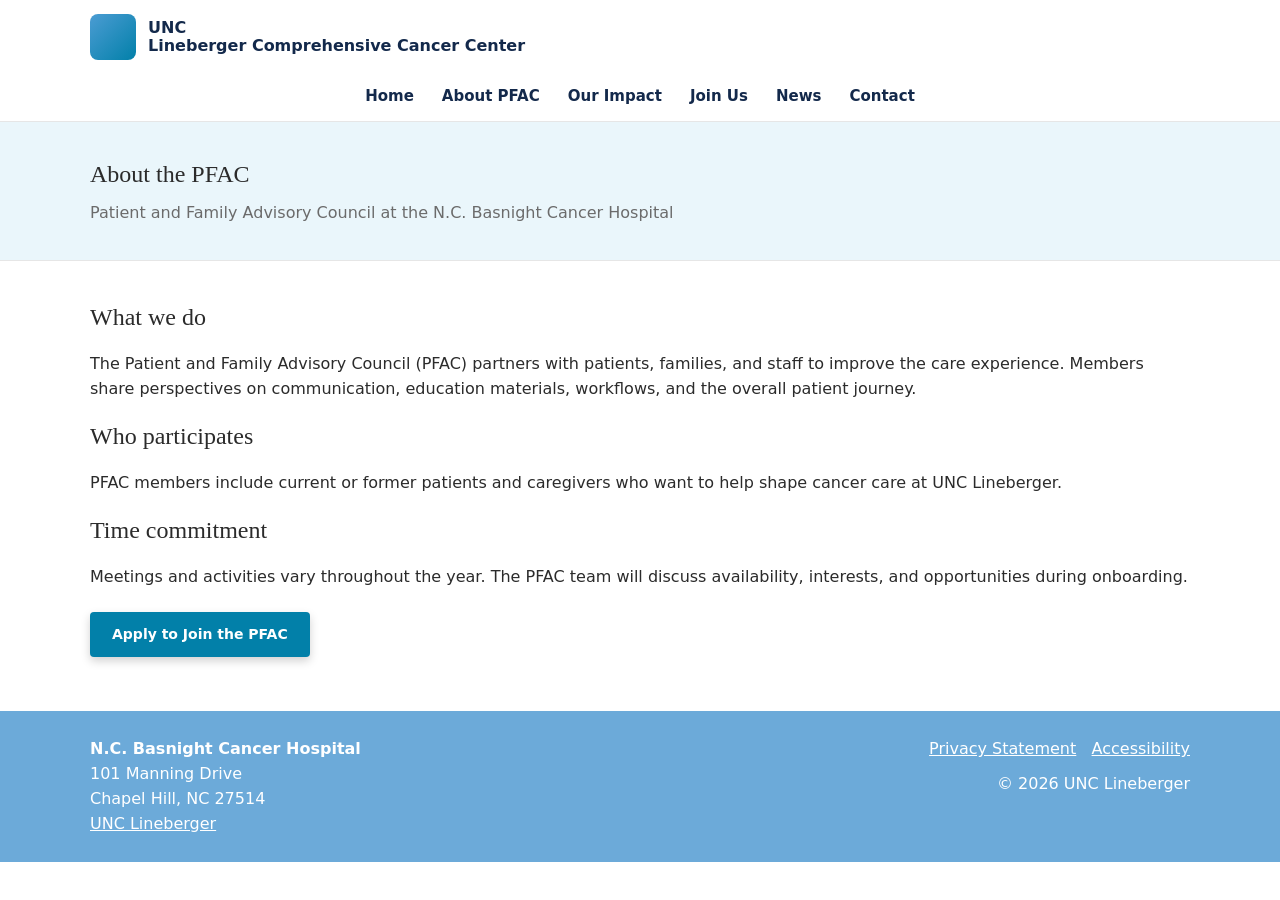
==== about.html @ 712aec74 "Add files via upload" ====
<!doctype html>
<html lang="en">
<head>
  <meta charset="utf-8" />
  <meta name="viewport" content="width=device-width, initial-scale=1" />
  <title>About PFAC | UNC Lineberger</title>
  <link rel="stylesheet" href="assets/css/styles.css" />
</head>
<body>
  <header class="header">
    <div class="container">
      <div class="header__top">
        <div class="brand" aria-label="UNC Lineberger Comprehensive Cancer Center">
          <div class="brand__mark" aria-hidden="true"></div>
          <div class="brand__text">
            <div>UNC</div>
            <div class="brand__sub">Lineberger Comprehensive Cancer Center</div>
          </div>
        </div>
      </div>
    </div>
    <div class="nav">
      <div class="container">
        <ul>
          <li><a href="index.html">Home</a></li>
          <li><a href="about.html">About PFAC</a></li>
          <li><a href="impact.html">Our Impact</a></li>
          <li><a href="join.html">Join Us</a></li>
          <li><a href="news.html">News</a></li>
          <li><a href="contact.html">Contact</a></li>
        </ul>
      </div>
    </div>
  </header>

  <main>
    <section class="subhero">
      <div class="container">
        <h1>About the PFAC</h1>
        <p style="margin:8px 0 0 0; color:var(--muted)">Patient and Family Advisory Council at the N.C. Basnight Cancer Hospital</p>
      </div>
    </section>

    <section class="subcontent">
      <div class="container">
        <h2>What we do</h2>
        <p>
          The Patient and Family Advisory Council (PFAC) partners with patients, families, and staff to improve the care experience.
          Members share perspectives on communication, education materials, workflows, and the overall patient journey.
        </p>

        <h2>Who participates</h2>
        <p>
          PFAC members include current or former patients and caregivers who want to help shape cancer care at UNC Lineberger.
        </p>

        <h2>Time commitment</h2>
        <p>
          Meetings and activities vary throughout the year. The PFAC team will discuss availability, interests, and opportunities during onboarding.
        </p>

        <p style="margin-top:22px">
          <a class="btn" href="join.html">Apply to Join the PFAC</a>
        </p>
      </div>
    </section>
  </main>

  <footer class="footer">
    <div class="container">
      <div class="footer__grid">
        <div>
          <strong>N.C. Basnight Cancer Hospital</strong><br/>
          101 Manning Drive<br/>
          Chapel Hill, NC 27514<br/>
          <a href="index.html">UNC Lineberger</a>
        </div>
        <div class="footer__right">
          <div>
            <a href="privacy.html">Privacy Statement</a>&nbsp;&nbsp;
            <a href="accessibility.html">Accessibility</a>
          </div>
          <div style="margin-top:10px">&copy; 2026 UNC Lineberger</div>
        </div>
      </div>
    </div>
  </footer>

  <script src="assets/js/nav.js"></script>
</body>
</html>
---- assets/css/styles.css ----
:root{
  --carolina-blue:#4B9CD3;
  --deep-cerulean:#0280A9;
  --brand-navy:#13294B;
  --text:#2b2b2b;
  --muted:#6b6b6b;
  --light:#EAF6FB;
  --white:#ffffff;
  --shadow:0 6px 18px rgba(0,0,0,.10);
}

*{box-sizing:border-box}
html,body{margin:0;padding:0}

body{
  font-family: system-ui, -apple-system, Segoe UI, Roboto, Arial, sans-serif;
  color:var(--text);
  line-height:1.55;
  background:var(--white);
}

h1,h2,h3{
  margin:0 0 .5rem 0;
  font-family: Georgia, 'Times New Roman', Times, serif;
  font-weight:500;
}

a{color:inherit;text-decoration:none}

.container{
  width:min(1100px, calc(100% - 40px));
  margin:0 auto;
}

/* Header */
.header{
  background:var(--white);
  border-bottom:1px solid #e6e6e6;
}
.header__top{
  display:flex;
  align-items:center;
  gap:18px;
  padding:14px 0;
}
.brand{
  display:flex;
  align-items:center;
  gap:12px;
}
.brand__mark{
  width:46px;
  height:46px;
  border-radius:8px;
  background:linear-gradient(135deg, var(--carolina-blue), var(--deep-cerulean));
}
.brand__text{
  font-weight:600;
  color:var(--brand-navy);
  line-height:1.1;
}
.brand__text small{display:block; font-weight:500; color:var(--muted)}

.header__rule{
  height:3px;
  background:var(--carolina-blue);
}

.nav{
  display:flex;
  justify-content:center;
  padding:10px 0 12px 0;
}
.nav ul{
  margin:0;
  padding:0;
  list-style:none;
  display:flex;
  gap:28px;
  flex-wrap:wrap;
  align-items:center;
  justify-content:center;
}
.nav a{
  color:var(--brand-navy);
  font-weight:600;
  font-size:15px;
  padding:6px 0;
  border-bottom:2px solid transparent;
}
.nav a.is-active{border-bottom-color:var(--carolina-blue)}
.nav a:hover{color:var(--deep-cerulean)}

/* Hero */
.btn{
  display:inline-block;
  background:var(--deep-cerulean);
  color:#fff;
  font-weight:700;
  font-size:14px;
  padding:12px 22px;
  border-radius:4px;
  box-shadow:0 4px 10px rgba(0,0,0,.18);
}
.btn:hover{background:var(--carolina-blue)}

.langbar{
  background:var(--light);
  text-align:center;
  padding:10px 0;
}
.langbar a{color:var(--deep-cerulean); text-decoration:underline; font-weight:700}

/* Sections */
.section{padding:42px 0}
.section--tight{padding:34px 0}
.section__center{text-align:center}
.section__lead{max-width:760px; margin:0 auto; color:var(--text)}
.section__link{color:var(--deep-cerulean); font-weight:700; text-decoration:underline}

/* Impact */
.impact-grid{
  margin-top:26px;
  display:grid;
  grid-template-columns:repeat(3, minmax(0, 1fr));
  gap:26px;
  align-items:start;
}
.impact-card{
  text-align:center;
}
.impact-card img{
  width:92px;
  height:92px;
  display:block;
  margin:0 auto 12px auto;
}
.impact-card a{display:inline-block}
.impact-card h4{margin:0; font-size:14px; font-weight:800; line-height:1.25}

/* Testimonial band */
.band{
  background:linear-gradient(180deg, #d9eef8, #eaf6fb);
}
.testimonial{
  display:flex;
  align-items:center;
  justify-content:space-between;
  gap:24px;
  padding:34px 0;
}
.testimonial__quote{
  flex:2;
  font-family: Georgia, 'Times New Roman', Times, serif;
  font-size:clamp(18px, 2.2vw, 24px);
  font-style:italic;
}
.testimonial__cite{
  margin-top:10px;
  font-family: system-ui, -apple-system, Segoe UI, Roboto, Arial, sans-serif;
  font-style:normal;
  font-weight:800;
  font-size:14px;
}
.testimonial__image{
  flex:1;
  display:flex;
  justify-content:flex-end;
}
.testimonial__image img{
  width:150px;
  height:110px;
  border-radius:10px;
  object-fit:cover;
  box-shadow:var(--shadow);
}

/* Join steps */
.steps{
  margin-top:22px;
  display:grid;
  grid-template-columns:repeat(3, minmax(0, 1fr));
  gap:18px;
}
.step{
  text-align:center;
}
.step__num{
  width:44px;
  height:44px;
  margin:0 auto 10px auto;
  border-radius:50%;
  background:var(--carolina-blue);
  color:#fff;
  display:flex;
  align-items:center;
  justify-content:center;
  font-weight:800;
}
.step h4{margin:0; font-family: system-ui, -apple-system, Segoe UI, Roboto, Arial, sans-serif; font-weight:800; font-size:15px}
.step p{margin:4px 0 0 0; color:var(--muted); font-size:13px}

/* Footer */
.footer{
  background:#6CAAD9;
  color:#fff;
}
.footer__grid{
  display:flex;
  justify-content:space-between;
  gap:20px;
  padding:26px 0;
  flex-wrap:wrap;
}
.footer a{color:#fff; text-decoration:underline}
.footer__right{text-align:right}

/* Subpage */
.subhero{
  background:var(--light);
  padding:34px 0;
  border-bottom:1px solid #e6e6e6;
}
.subcontent{padding:38px 0; min-height:360px}

/* Responsive */
@media (max-width: 900px){
  .impact-grid{grid-template-columns:1fr;}
  .steps{grid-template-columns:1fr;}
  .testimonial{flex-direction:column; text-align:center;}
  .testimonial__image{justify-content:center;}
  .footer__right{text-align:left;}
  }


.hero{
  position:relative;
  width:100%;
  background:#000;
}


.hero__img{
  width:100%;
  height:auto;
  display:block;
}


.hero__overlay{
  position:absolute;
  inset:0;
  background:linear-gradient(rgba(0,0,0,0.25), rgba(0,0,0,0.35));
}


.hero__content{
  position:absolute;
  inset:0;
  display:flex;
  flex-direction:column;
  justify-content:center;
  align-items:center;
  text-align:center;
  color:#fff;
  padding:0 20px;
}


.hero__content h1{
  font-family: Georgia, 'Times New Roman', serif;
  font-size:clamp(34px, 4.2vw, 56px);
  margin:0 0 10px 0;
  color:#fff;
  text-shadow:0 2px 12px rgba(0,0,0,0.55);
}

.hero__content p{
  font-size:clamp(18px, 2.3vw, 28px);
  margin:0 0 22px 0;
  color:#fff;
  text-shadow:0 2px 12px rgba(0,0,0,0.55);
}

.hero__btn{
  background:#007FAE;
  color:#fff;
  padding:14px 28px;
  border-radius:4px;
  font-weight:700;
  box-shadow:0 8px 20px rgba(0,0,0,0.25);
}
.hero__btn:hover{ background:#4B9CD3; }
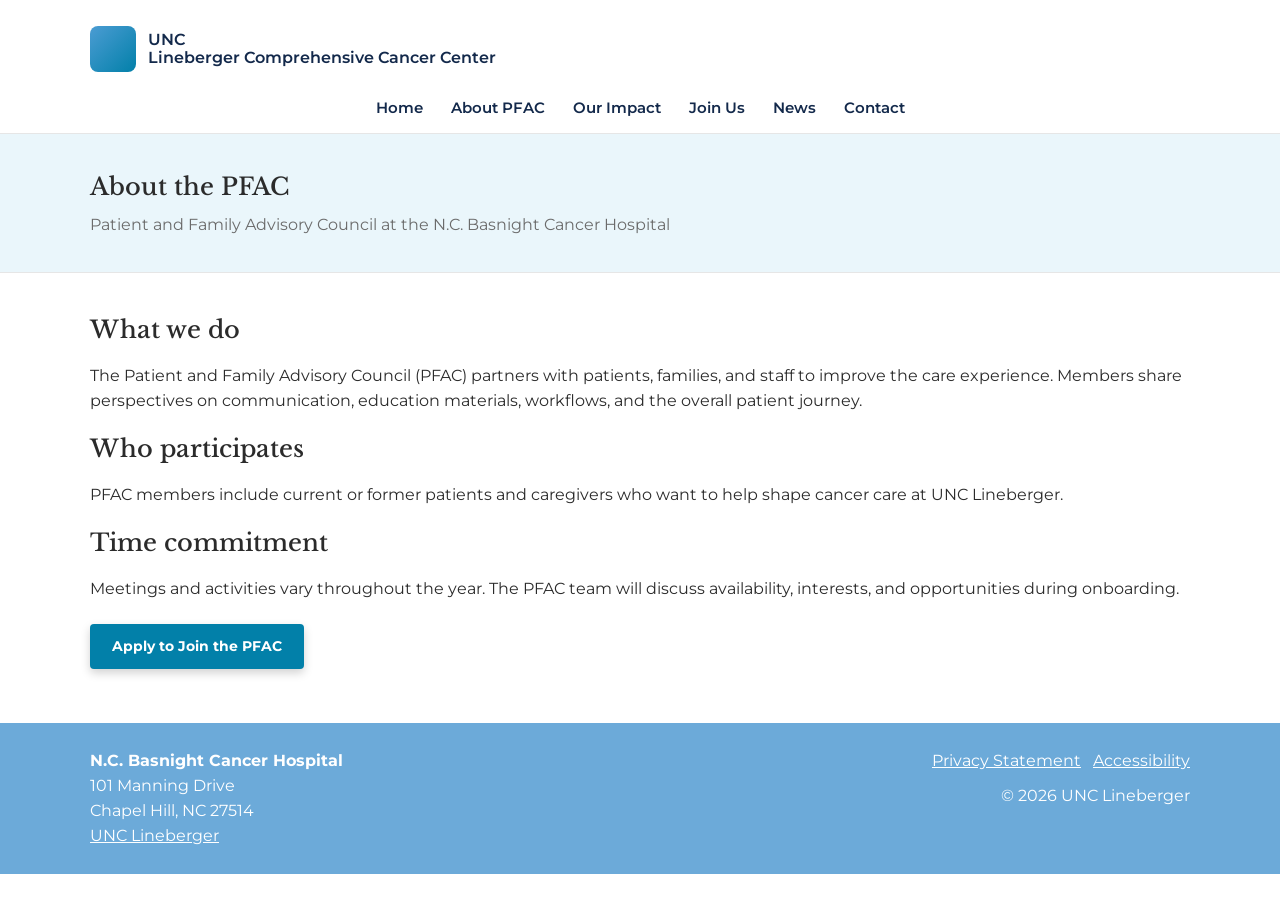
==== commit 23980fa1: "Add files via upload" ====
--- a/about.html
+++ b/about.html
@@ -5,6 +5,9 @@
   <meta name="viewport" content="width=device-width, initial-scale=1" />
   <title>About PFAC | UNC Lineberger</title>
   <link rel="stylesheet" href="assets/css/styles.css" />
+  <link rel="preconnect" href="https://fonts.googleapis.com">
+  <link rel="preconnect" href="https://fonts.gstatic.com" crossorigin>
+  <link href="https://fonts.googleapis.com/css2?family=Libre+Baskerville:wght@400;700&family=Montserrat:wght@300;400;600;700&display=swap" rel="stylesheet">
 </head>
 <body>
   <header class="header">
@@ -87,5 +90,6 @@
   </footer>
 
   <script src="assets/js/nav.js"></script>
+  <script src="assets/js/nav-toggle.js"></script>
 </body>
 </html>
--- a/assets/css/styles.css
+++ b/assets/css/styles.css
@@ -291,3 +291,132 @@
   box-shadow:0 8px 20px rgba(0,0,0,0.25);
 }
 .hero__btn:hover{ background:#4B9CD3; }
+
+
+/* ---------- Responsive enhancements (v8) ---------- */
+img { max-width: 100%; height: auto; }
+
+.container{
+  width: min(1100px, calc(100% - 32px));
+  margin-inline: auto;
+}
+
+/* Navigation toggle */
+nav.nav{ position: relative; }
+.nav__toggle{
+  display:none;
+  background:transparent;
+  border:0;
+  padding:10px 12px;
+  font-weight:700;
+  color: var(--brand-navy);
+  cursor:pointer;
+}
+.nav__toggle:focus{ outline:2px solid var(--carolina-blue); outline-offset:2px; }
+
+/* Wrap layouts gracefully */
+.impact-grid, .steps-grid, .footer-content{ flex-wrap: wrap; }
+
+.test-img img, #pfac-photo{
+  max-width: 180px;
+  width: 100%;
+  height: auto;
+}
+
+/* Tablet */
+@media (max-width: 900px){
+  nav ul{ gap: 16px; flex-wrap: wrap; }
+  .impact-grid{ justify-content: center; }
+}
+
+/* Mobile */
+@media (max-width: 768px){
+  .nav__toggle{ display:inline-flex; align-items:center; gap:8px; }
+  nav ul{
+    display:none !important;
+    flex-direction: column;
+    align-items: stretch;
+    gap: 10px;
+    padding: 12px 0 0 0;
+    margin: 0;
+  }
+  nav.is-open ul{ display:flex !important; }
+  nav ul li a{
+    display:block;
+    padding: 10px 8px;
+    border-radius: 6px;
+    background: rgba(234,246,251,0.75);
+  }
+
+  /* Hero */
+  .hero{ min-height: 320px; height:auto; }
+  .hero__btn, .btn{ width: 100%; max-width: 360px; }
+
+  /* Stack */
+  .impact-grid, .steps-grid, .test-container, .footer-content{
+    flex-direction: column !important;
+    align-items: center !important;
+    text-align: center !important;
+  }
+  .test-img{ justify-content:center !important; }
+  .footer-content > div{ width:100%; }
+}
+
+@media (max-width: 420px){
+  .hero__content h1{ font-size: 30px; }
+  .hero__content p{ font-size: 18px; }
+}
+
+/* slide-down animation */
+nav ul{
+  transition: all 0.3s ease;
+}
+nav.is-open ul{
+  animation: slideDown 0.3s ease forwards;
+}
+@keyframes slideDown{
+  from{ opacity:0; transform:translateY(-10px); }
+  to{ opacity:1; transform:translateY(0); }
+}
+
+
+/* ---------- UNC-like header spacing & typography (v3) ---------- */
+header{
+  padding-top: 12px;
+}
+.top-logo{
+  padding-bottom: 12px;
+  border-bottom-width: 4px; /* slightly heavier bar like UNC */
+}
+.top-logo img{
+  max-width: 360px;
+}
+nav{
+  padding: 12px 0 14px 0;
+}
+nav ul{
+  gap: 28px;
+}
+nav a{
+  font-size: 0.95rem;
+  letter-spacing: 0.2px;
+}
+
+/* Use Libre Baskerville for headings when present */
+h1,h2,h3{
+  font-family: 'Libre Baskerville', Georgia, 'Times New Roman', serif;
+}
+body{
+  font-family: 'Montserrat', system-ui, -apple-system, Segoe UI, Roboto, Arial, sans-serif;
+}
+
+/* ---------- Rotator fade ---------- */
+.pfac-fade{
+  opacity: 0;
+  transition: opacity 250ms ease;
+}
+.testimonial, .pfac-testimonial, .test-container{
+  transition: opacity 250ms ease;
+}
+
+.testimonial, .pfac-testimonial, .test-container{ opacity: 1; }
